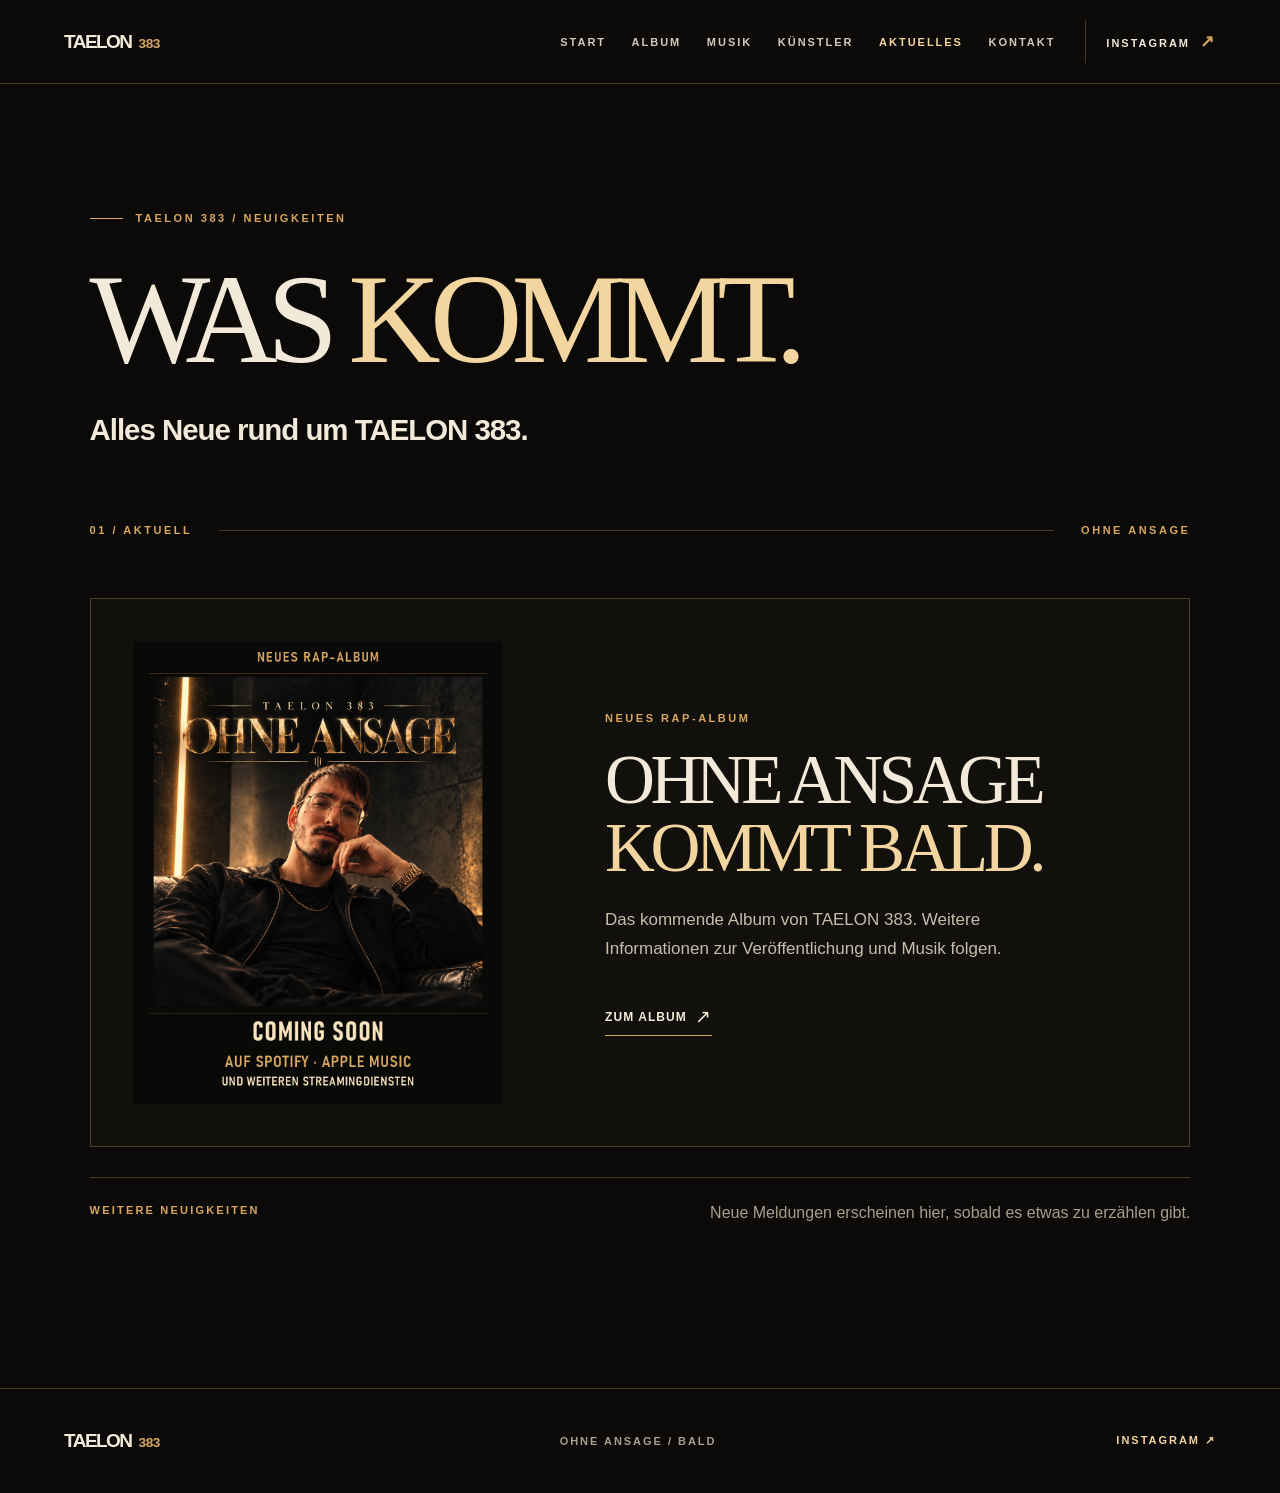
==== aktuelles.html @ e6174b06 "init" ====
<!doctype html>
<html lang="de">
  <head>
    <meta charset="utf-8">
    <meta name="viewport" content="width=device-width, initial-scale=1">
    <meta name="theme-color" content="#0b0a09">
    <meta name="description" content="Aktuelles von TAELON 383. Neuigkeiten zum kommenden Rap-Album OHNE ANSAGE und künftigen Veröffentlichungen.">
    <title>Aktuelles | TAELON 383</title>
    <link rel="icon" type="image/jpeg" href="assets/taelon-portrait.jpg">
    <link rel="stylesheet" href="styles.css">
  </head>
  <body>
    <a class="skip-link" href="#inhalt">Zum Inhalt springen</a>
    <header class="site-header">
      <a class="wordmark" href="index.html" aria-label="TAELON 383 – Startseite">TAELON<span>383</span></a>
      <nav class="main-nav" aria-label="Hauptnavigation">
        <a href="index.html">Start</a>
        <a href="album.html">Album</a>
        <a href="musik.html">Musik</a>
        <a href="kuenstler.html">Künstler</a>
        <a href="aktuelles.html" aria-current="page">Aktuelles</a>
        <a href="kontakt.html">Kontakt</a>
      </nav>
      <a class="header-social" href="https://www.instagram.com/taelon_383/" target="_blank" rel="noopener noreferrer" aria-label="TAELON 383 auf Instagram (öffnet neuen Tab)">Instagram <span aria-hidden="true">↗</span></a>
    </header>

    <main id="inhalt">
      <section class="listing-intro section-wrap" aria-labelledby="news-title">
        <p class="eyebrow"><span class="eyebrow-line"></span> TAELON 383 / NEUIGKEITEN</p>
        <h1 id="news-title" class="page-title">WAS <em>KOMMT.</em></h1>
        <p class="page-lead">Alles Neue rund um TAELON 383.</p>
      </section>

      <section class="release-list section-wrap" aria-labelledby="current-title">
        <div class="section-heading"><span class="section-number">01 / AKTUELL</span><span class="section-rule"></span><span class="section-number">OHNE ANSAGE</span></div>
        <article class="news-card">
          <div class="news-card-image"><img src="assets/ohne-ansage-teaser.jpg" alt="Offizieller Teaser für das kommende Rap-Album OHNE ANSAGE" width="1080" height="1350"></div>
          <div class="news-card-copy">
            <span class="kicker">NEUES RAP-ALBUM</span>
            <h2 id="current-title">OHNE ANSAGE<br><em>KOMMT BALD.</em></h2>
            <p>Das kommende Album von TAELON 383. Weitere Informationen zur Veröffentlichung und Musik folgen.</p>
            <a class="text-link" href="album.html">Zum Album <span aria-hidden="true">↗</span></a>
          </div>
        </article>
        <div class="future-note"><span>WEITERE NEUIGKEITEN</span><p>Neue Meldungen erscheinen hier, sobald es etwas zu erzählen gibt.</p></div>
      </section>
    </main>
    <footer class="site-footer">
      <a class="wordmark" href="index.html" aria-label="TAELON 383 – Startseite">TAELON<span>383</span></a>
      <span>OHNE ANSAGE / BALD</span>
      <a href="https://www.instagram.com/taelon_383/" target="_blank" rel="noopener noreferrer">INSTAGRAM ↗</a>
    </footer>
  </body>
</html>
---- styles.css ----
:root {
  color-scheme: dark;
  --bg: #0b0a09;
  --surface: #12100d;
  --surface-2: #1a1510;
  --text: #f3e9d9;
  --muted: #a99d8c;
  --gold: #d7a760;
  --gold-light: #f3d5a0;
  --line: rgba(215, 167, 96, .3);
}

*, *::before, *::after { box-sizing: border-box; }
html { scroll-behavior: smooth; }
body { margin: 0; background: var(--bg); color: var(--text); font-family: Arial, Helvetica, sans-serif; }
img { display: block; max-width: 100%; height: auto; }
a { color: inherit; text-decoration: none; }
button, a { -webkit-tap-highlight-color: transparent; }
::selection { color: var(--bg); background: var(--gold-light); }
:focus-visible { outline: 2px solid var(--gold-light); outline-offset: 5px; }
section { scroll-margin-top: 92px; }

.skip-link { position: absolute; z-index: 20; top: -100px; left: 16px; padding: 12px 18px; background: var(--gold-light); color: var(--bg); }
.skip-link:focus { top: 12px; }
.site-header { min-height: 84px; display: flex; align-items: center; justify-content: space-between; gap: 30px; padding: 0 clamp(22px, 5vw, 80px); border-bottom: 1px solid var(--line); }
.wordmark { display: inline-flex; gap: 7px; align-items: baseline; flex-shrink: 0; font-size: 19px; font-weight: 900; letter-spacing: -.08em; }
.wordmark span { color: var(--gold); letter-spacing: -.04em; font-size: .72em; }
.main-nav { display: flex; gap: clamp(13px, 2vw, 33px); margin-left: auto; }
.main-nav a, .header-social, .site-footer { font-size: 11px; font-weight: 800; letter-spacing: .18em; text-transform: uppercase; }
.main-nav a { color: #d4c8b9; transition: color .2s; }
.main-nav a:hover, .site-footer a:hover { color: var(--gold-light); }
.main-nav a[aria-current="page"] { color: var(--gold-light); }
.header-social { padding: 11px 0 11px 20px; border-left: 1px solid var(--line); white-space: nowrap; }
.header-social span { color: var(--gold); margin-left: 5px; font-size: 17px; }

.hero { min-height: min(760px, calc(100svh - 84px)); max-width: 1700px; margin: 0 auto; display: grid; grid-template-columns: minmax(0, 1fr) minmax(0, .95fr); align-items: center; gap: clamp(34px, 5vw, 95px); padding: clamp(52px, 7vw, 115px) clamp(22px, 7vw, 120px); position: relative; }
.hero::before { content: ""; position: absolute; inset: 0 40% 0 0; background: radial-gradient(ellipse at 28% 56%, rgba(110, 64, 20, .13), transparent 57%); pointer-events: none; }
.hero-copy { position: relative; z-index: 1; }
.eyebrow, .kicker, .section-number, .release-label, .platforms-label, .hero-status, .art-index { color: var(--gold); font-size: 11px; font-weight: 800; letter-spacing: .23em; text-transform: uppercase; }
.eyebrow { display: flex; align-items: center; gap: 13px; margin: 0 0 37px; white-space: nowrap; }
.eyebrow-line { width: 33px; height: 1px; background: var(--gold); }
.eyebrow-separator { color: #66513a; }
.hero h1, .closing h2 { margin: 0; font-family: Georgia, 'Times New Roman', serif; font-weight: 400; font-size: clamp(68px, 8.2vw, 144px); line-height: .91; letter-spacing: -.085em; }
.hero h1 em, .closing h2 em { font-style: normal; color: var(--gold-light); }
.hero-lead { margin: 37px 0 38px; font-size: clamp(18px, 2.1vw, 27px); line-height: 1.38; font-weight: 600; letter-spacing: -.035em; }
.hero-actions { display: flex; align-items: center; flex-wrap: wrap; gap: 29px; }
.button { min-height: 57px; display: inline-flex; align-items: center; justify-content: center; gap: 38px; padding: 0 22px; font-size: 12px; font-weight: 900; letter-spacing: .11em; text-transform: uppercase; transition: transform .2s, background-color .2s; }
.button:hover { transform: translateY(-3px); }
.button-primary { color: #171008; background: var(--gold-light); }
.button-primary:hover { background: #fff0d2; }
.button span, .text-link span { font-size: 19px; font-weight: 400; }
.text-link { display: inline-flex; align-items: center; gap: 8px; padding: 7px 0; border-bottom: 1px solid var(--gold); font-size: 12px; font-weight: 800; letter-spacing: .09em; text-transform: uppercase; transition: color .2s; }
.text-link:hover { color: var(--gold-light); }
.hero-status { margin: 69px 0 0; color: var(--muted); display: flex; align-items: center; gap: 10px; }
.status-dot { width: 7px; height: 7px; border-radius: 50%; background: var(--gold); box-shadow: 0 0 16px rgba(215, 167, 96, .7); }
.hero-art { position: relative; width: 100%; max-width: 660px; justify-self: end; }
.cover-frame { position: relative; border: 1px solid rgba(243, 213, 160, .3); padding: 12px; background: #15110d; box-shadow: 0 30px 90px rgba(0, 0, 0, .55), 0 0 75px rgba(174, 103, 35, .1); }
.cover-frame::after { content: ""; position: absolute; z-index: -1; inset: 20px -20px -20px 20px; border: 1px solid var(--line); }
.cover-frame img { width: 100%; aspect-ratio: 1; object-fit: cover; }
.art-index { position: absolute; right: 0; bottom: -39px; color: var(--muted); }

.ticker { min-height: 74px; display: flex; align-items: center; justify-content: space-evenly; gap: 24px; overflow: hidden; padding: 14px 22px; border-top: 1px solid var(--line); border-bottom: 1px solid var(--line); background: #100e0b; color: #d2b481; font-family: Georgia, 'Times New Roman', serif; font-size: clamp(13px, 1.6vw, 20px); letter-spacing: .12em; white-space: nowrap; }
.ticker-star { color: #886032; font-size: 14px; }
.section-wrap { max-width: 1600px; margin: 0 auto; padding-left: clamp(22px, 7vw, 120px); padding-right: clamp(22px, 7vw, 120px); }
.album { padding-top: clamp(90px, 10vw, 155px); padding-bottom: clamp(100px, 11vw, 170px); }
.section-heading { display: flex; align-items: center; gap: 27px; margin-bottom: 62px; }
.section-rule { height: 1px; flex: 1; background: var(--line); }
.album-grid { display: grid; grid-template-columns: minmax(0, .84fr) minmax(0, 1fr); align-items: center; gap: clamp(55px, 10vw, 155px); }
.album-poster { position: relative; width: min(100%, 490px); margin-left: clamp(0px, 3vw, 45px); }
.album-poster::before { content: ""; position: absolute; inset: -18px 18px 18px -18px; border: 1px solid var(--line); pointer-events: none; }
.album-poster img { position: relative; width: 100%; height: auto; box-shadow: 0 26px 64px rgba(0,0,0,.35); }
.kicker { margin: 0 0 24px; }
.album-copy h2 { margin: 0 0 31px; font-family: Georgia, 'Times New Roman', serif; font-size: clamp(44px, 5vw, 78px); font-weight: 400; line-height: 1.04; letter-spacing: -.055em; }
.album-copy h2 span { color: var(--gold-light); }
.album-copy > p:not(.kicker), .artist-copy > p:not(.kicker):not(.artist-line), .closing > p { max-width: 520px; color: #c8bcab; font-size: 17px; line-height: 1.75; }
.release-panel { max-width: 530px; display: flex; justify-content: space-between; align-items: center; gap: 20px; margin: 40px 0 35px; padding: 24px 0; border-top: 1px solid var(--line); border-bottom: 1px solid var(--line); }
.release-panel strong { font-family: Georgia, 'Times New Roman', serif; font-size: 24px; font-weight: 400; letter-spacing: .05em; white-space: nowrap; }
.platforms { max-width: 530px; display: flex; flex-wrap: wrap; align-items: center; gap: 5px 9px; color: #d4c6b5; font-size: 13px; }
.platforms-label { width: 100%; margin-bottom: 9px; }
.platform-dot { color: var(--gold); }
.section-link { margin-top: 38px; }

.artist { display: grid; grid-template-columns: 1fr 1fr; min-height: 650px; background: var(--surface-2); border-top: 1px solid var(--line); border-bottom: 1px solid var(--line); }
.artist-image { min-height: 620px; overflow: hidden; position: relative; }
.artist-image::after { content: ""; position: absolute; inset: 0; background: linear-gradient(90deg, transparent 65%, rgba(26,21,16,.25)); }
.artist-image img { width: 100%; height: 100%; object-fit: cover; object-position: center 40%; }
.artist-copy { display: flex; flex-direction: column; align-items: flex-start; justify-content: center; padding: clamp(55px, 8vw, 120px); }
.artist-copy .section-number { margin-bottom: clamp(65px, 8vw, 120px); }
.artist-copy h2 { margin: 0; font-size: clamp(47px, 5.7vw, 91px); font-weight: 900; line-height: .97; letter-spacing: -.07em; }
.artist-line { margin: 5px 0 30px; color: var(--gold); font-size: clamp(25px, 3vw, 43px); font-weight: 900; letter-spacing: -.045em; }
.artist-copy > p:not(.kicker):not(.artist-line) { margin-bottom: 32px; }

.closing { min-height: 580px; display: flex; flex-direction: column; align-items: flex-start; justify-content: center; padding-top: 95px; padding-bottom: 105px; background: linear-gradient(90deg, rgba(11,10,9,.96), rgba(11,10,9,.8) 57%, rgba(11,10,9,.64)), url('assets/clubnacht.png') center / cover; }
.closing .section-number { margin-bottom: 32px; }
.closing h2 { font-size: clamp(60px, 8vw, 126px); }
.closing > p { margin: 28px 0 36px; }
.site-footer { min-height: 105px; display: flex; align-items: center; justify-content: space-between; gap: 20px; padding: 25px clamp(22px, 5vw, 80px); border-top: 1px solid var(--line); color: var(--muted); }
.site-footer .wordmark { color: var(--text); }
.site-footer a:last-child { color: var(--gold-light); }
.visually-hidden { position: absolute; width: 1px; height: 1px; padding: 0; margin: -1px; overflow: hidden; clip: rect(0, 0, 0, 0); white-space: nowrap; border: 0; }

/* Interior pages */
.page-intro { padding-top: clamp(70px, 8vw, 120px); padding-bottom: clamp(90px, 10vw, 150px); }
.page-intro .eyebrow { margin-bottom: 55px; }
.page-intro-grid { display: grid; grid-template-columns: 1fr minmax(0, .85fr); align-items: center; gap: clamp(60px, 9vw, 145px); }
.page-title { margin: 0; font-family: Georgia, 'Times New Roman', serif; font-weight: 400; font-size: clamp(76px, 8vw, 142px); line-height: .92; letter-spacing: -.085em; }
.page-title em, .section-title em, .profile-intro h1 em { color: var(--gold-light); font-style: normal; }
.page-lead { margin: 32px 0 0; font-size: clamp(21px, 2.3vw, 31px); font-weight: 700; line-height: 1.3; letter-spacing: -.035em; }
.page-description { max-width: 480px; margin: 24px 0 35px; color: #c8bcab; font-size: 16px; line-height: 1.7; }
.page-cover { padding: 12px; border: 1px solid var(--line); background: var(--surface); box-shadow: 0 35px 100px rgba(0,0,0,.35); }
.page-cover img { width: 100%; }
.detail-band { display: grid; grid-template-columns: repeat(3, 1fr); border-top: 1px solid var(--line); border-bottom: 1px solid var(--line); background: #130f0b; }
.detail-band div { display: flex; flex-direction: column; gap: 11px; min-height: 132px; justify-content: center; padding: 25px clamp(25px, 5vw, 80px); }
.detail-band div + div { border-left: 1px solid var(--line); }
.detail-band span, .detail-band strong { font-size: 11px; letter-spacing: .2em; }
.detail-band span { color: var(--gold); }
.detail-band strong { font-size: clamp(14px, 1.5vw, 19px); }
.story-section { padding-top: clamp(90px, 10vw, 155px); padding-bottom: clamp(90px, 10vw, 155px); }
.story-grid { display: grid; grid-template-columns: 1fr .9fr; align-items: center; gap: clamp(50px, 8vw, 125px); }
.story-grid .section-title { margin-bottom: 30px; }
.story-grid p:not(.kicker) { max-width: 530px; color: #c8bcab; font-size: 17px; line-height: 1.75; }
.story-grid img { width: 100%; height: auto; aspect-ratio: 3 / 2; object-fit: cover; object-position: center; border: 1px solid var(--line); }
.track-section { padding-top: clamp(90px, 10vw, 155px); padding-bottom: clamp(90px, 10vw, 155px); }
.track-section { border-top: 1px solid var(--line); }
.track-grid { display: grid; grid-template-columns: 1fr .78fr; gap: 65px; align-items: end; }
.section-title { margin: 0; font-family: Georgia, 'Times New Roman', serif; font-size: clamp(58px, 6.5vw, 100px); font-weight: 400; line-height: .98; letter-spacing: -.065em; }
.track-state { min-height: 310px; display: flex; flex-direction: column; align-items: flex-start; justify-content: space-between; padding: 30px; border: 1px solid var(--line); background: linear-gradient(140deg, #1b150e, #100e0c); }
.track-state-index, .track-state > span:last-child { color: var(--gold); font-size: 11px; font-weight: 800; letter-spacing: .18em; }
.track-state p { max-width: 390px; margin: 0; font-size: clamp(19px, 2vw, 28px); line-height: 1.4; }
.track-state-rule { width: 100%; height: 1px; background: var(--line); }
.stream-section { padding-top: 105px; padding-bottom: 125px; border-top: 1px solid var(--line); }
.stream-section .section-title { margin: 26px 0 20px; }
.stream-section > p { max-width: 590px; color: #c8bcab; line-height: 1.7; font-size: 17px; }
.stream-list { display: flex; flex-wrap: wrap; gap: 12px; margin: 34px 0; }
.stream-list span { padding: 17px 23px; border: 1px solid var(--line); color: var(--gold-light); font-size: 11px; font-weight: 800; letter-spacing: .13em; }
.listing-intro { padding-top: clamp(90px, 10vw, 155px); padding-bottom: 75px; }
.listing-intro .page-title { font-size: clamp(70px, 10vw, 160px); }
.release-list { padding-bottom: 140px; }
.release-card { display: grid; grid-template-columns: minmax(0, 430px) 1fr; align-items: center; gap: clamp(45px, 8vw, 120px); padding: 42px; background: #15110d; border: 1px solid var(--line); }
.release-art { overflow: hidden; }
.release-art img { width: 100%; transition: transform .3s; }
.release-art:hover img { transform: scale(1.03); }
.release-info h3 { margin: 19px 0 8px; font-family: Georgia, 'Times New Roman', serif; font-size: clamp(49px, 6.5vw, 100px); font-weight: 400; line-height: .95; letter-spacing: -.07em; }
.release-info > p { margin: 0 0 40px; color: var(--muted); font-size: 13px; font-weight: 800; letter-spacing: .18em; }
.release-status { display: flex; align-items: center; gap: 10px; margin-bottom: 45px; color: var(--gold-light); font-size: 12px; font-weight: 800; letter-spacing: .15em; }
.future-note { display: flex; justify-content: space-between; gap: 30px; margin-top: 30px; padding: 26px 0; border-top: 1px solid var(--line); color: var(--muted); }
.future-note span { color: var(--gold); font-size: 11px; font-weight: 800; letter-spacing: .2em; }
.future-note p { margin: 0; }
.news-card { display: grid; grid-template-columns: minmax(0, 370px) 1fr; gap: clamp(50px, 8vw, 120px); align-items: center; padding: 42px; border: 1px solid var(--line); background: var(--surface); }
.news-card-image { max-height: 510px; overflow: hidden; }
.news-card-image img { width: 100%; height: auto; }
.news-card-copy h2 { margin: 20px 0 24px; font-family: Georgia, 'Times New Roman', serif; font-size: clamp(52px, 5.4vw, 86px); font-weight: 400; line-height: .98; letter-spacing: -.065em; }
.news-card-copy h2 em { color: var(--gold-light); font-style: normal; }
.news-card-copy p { max-width: 460px; margin-bottom: 35px; color: #c8bcab; font-size: 17px; line-height: 1.7; }
.contact-hero { min-height: min(720px, calc(100svh - 84px)); display: flex; flex-direction: column; align-items: flex-start; justify-content: center; padding-top: 95px; padding-bottom: 105px; background: radial-gradient(ellipse at 85% 15%, rgba(141, 81, 25, .18), transparent 50%); }
.contact-hero .eyebrow { margin-bottom: 55px; }
.contact-hero .page-title { font-size: clamp(72px, 8.6vw, 136px); }
.contact-hero .page-lead { margin-bottom: 37px; }
.contact-details { padding-top: 110px; padding-bottom: 150px; border-top: 1px solid var(--line); }
.contact-grid { display: grid; grid-template-columns: 1fr .85fr; gap: clamp(50px, 8vw, 130px); }
.contact-grid p { max-width: 530px; margin: 0 0 22px; color: #c8bcab; font-size: 18px; line-height: 1.75; }
.contact-grid .text-link { margin-top: 18px; }
.profile-hero { display: grid; grid-template-columns: minmax(0, 1fr) minmax(0, 1fr); min-height: min(800px, calc(100svh - 84px)); }
.profile-photo { overflow: hidden; }
.profile-photo img { width: 100%; height: 100%; object-fit: cover; }
.profile-intro { display: flex; flex-direction: column; align-items: flex-start; justify-content: center; padding: clamp(45px, 8vw, 120px); background: radial-gradient(ellipse at top right, rgba(139, 80, 28, .13), transparent 50%), var(--surface); }
.profile-intro .eyebrow { margin-bottom: 55px; }
.profile-intro h1 { margin: 0; font-family: Georgia, 'Times New Roman', serif; font-size: clamp(83px, 9vw, 155px); font-weight: 400; line-height: .9; letter-spacing: -.08em; }
.profile-statement { margin: 45px 0 35px; font-size: clamp(20px, 2vw, 28px); font-weight: 900; line-height: 1.2; letter-spacing: -.035em; }
.profile-statement span { color: var(--gold); }
.bio-section { padding-top: 125px; padding-bottom: 150px; }
.bio-grid { display: grid; grid-template-columns: 1fr .85fr; gap: clamp(50px, 8vw, 130px); }
.bio-grid p { max-width: 530px; margin: 0 0 21px; color: #c8bcab; font-size: 18px; line-height: 1.75; }
.bio-grid .text-link { margin-top: 20px; }

@media (max-width: 1050px) {
  .hero { min-height: auto; }
  .hero h1 { font-size: clamp(62px, 8vw, 100px); }
  .album-grid { gap: 55px; }
  .artist-image { min-height: 560px; }
  .artist-copy { padding: 65px 50px; }
}

@media (max-width: 860px) {
  .site-header { min-height: 70px; gap: 12px; flex-wrap: wrap; padding-top: 16px; padding-bottom: 13px; }
  .main-nav { display: grid; grid-template-columns: repeat(3, 1fr); order: 3; width: 100%; gap: 14px 8px; margin-left: 0; padding-top: 15px; border-top: 1px solid var(--line); }
  .header-social { margin-left: auto; }
  .hero { display: flex; flex-direction: column; align-items: stretch; gap: 45px; padding: 64px 22px 85px; }
  .hero h1 { font-size: clamp(64px, 13vw, 100px); }
  .hero-lead { margin: 25px 0 28px; }
  .hero-status { margin-top: 43px; }
  .hero-art { align-self: center; max-width: 550px; }
  .ticker { justify-content: flex-start; }
  .album { padding-top: 85px; padding-bottom: 105px; }
  .section-heading { margin-bottom: 55px; }
  .album-grid { display: flex; flex-direction: column; align-items: stretch; gap: 67px; }
  .album-poster { width: min(80%, 440px); margin: 0 auto; }
  .album-copy h2 { font-size: clamp(46px, 9vw, 68px); }
  .artist { display: flex; flex-direction: column; }
  .artist-image { min-height: 0; height: min(92vw, 580px); }
  .artist-copy { padding: 72px 22px 90px; }
  .artist-copy .section-number { margin-bottom: 65px; }
  .closing { min-height: 520px; }
  .site-footer { flex-wrap: wrap; }
  .site-footer span { order: 3; width: 100%; }
  .page-intro { padding-top: 75px; }
  .page-intro-grid, .track-grid, .bio-grid { grid-template-columns: 1fr; }
  .story-grid, .contact-grid { grid-template-columns: 1fr; }
  .page-intro-grid { gap: 60px; }
  .page-title { font-size: clamp(70px, 14vw, 110px); }
  .page-cover { max-width: 550px; }
  .detail-band { grid-template-columns: 1fr; }
  .detail-band div { min-height: 88px; }
  .detail-band div + div { border-left: 0; border-top: 1px solid var(--line); }
  .track-grid { gap: 50px; }
  .story-grid { gap: 42px; }
  .stream-section { padding-top: 85px; padding-bottom: 100px; }
  .release-card { grid-template-columns: 1fr; padding: 22px; gap: 35px; }
  .release-art { max-width: 500px; }
  .release-info { padding: 0 4px 20px; }
  .release-info h3 { font-size: clamp(54px, 11vw, 85px); }
  .future-note { flex-direction: column; gap: 12px; }
  .news-card { grid-template-columns: 1fr; padding: 22px; gap: 32px; }
  .news-card-image { max-width: 400px; max-height: none; }
  .news-card-copy { padding: 0 4px 20px; }
  .contact-hero { min-height: 620px; padding-top: 90px; padding-bottom: 100px; }
  .contact-hero .page-title { font-size: clamp(65px, 13vw, 98px); }
  .contact-details { padding-top: 85px; padding-bottom: 105px; }
  .contact-grid { gap: 40px; }
  .profile-hero { grid-template-columns: 1fr; }
  .profile-photo { height: min(100vw, 600px); }
  .profile-intro { padding: 75px 22px 90px; }
  .profile-intro h1 { font-size: clamp(85px, 17vw, 125px); }
  .bio-section { padding-top: 90px; padding-bottom: 105px; }
  .bio-grid { gap: 40px; }
}

@media (max-width: 430px) {
  .wordmark { font-size: 17px; }
  .header-social { font-size: 10px; padding-left: 12px; }
  .eyebrow { gap: 8px; font-size: 9px; letter-spacing: .15em; }
  .eyebrow-line { width: 18px; }
  .hero h1 { font-size: clamp(48px, 11.5vw, 72px); }
  .hero-actions { align-items: flex-start; flex-direction: column; gap: 20px; }
  .album-poster { width: 88%; }
  .release-panel strong { font-size: 20px; }
  .section-heading .section-number { font-size: 9px; }
  .closing h2 { font-size: clamp(52px, 12vw, 70px); }
  .profile-intro h1 { font-size: clamp(62px, 16vw, 78px); }
  .contact-hero .page-title { font-size: clamp(56px, 11.5vw, 78px); }
}

@media (prefers-reduced-motion: reduce) {
  html { scroll-behavior: auto; }
  *, *::before, *::after { transition-duration: .01ms !important; animation-duration: .01ms !important; }
}
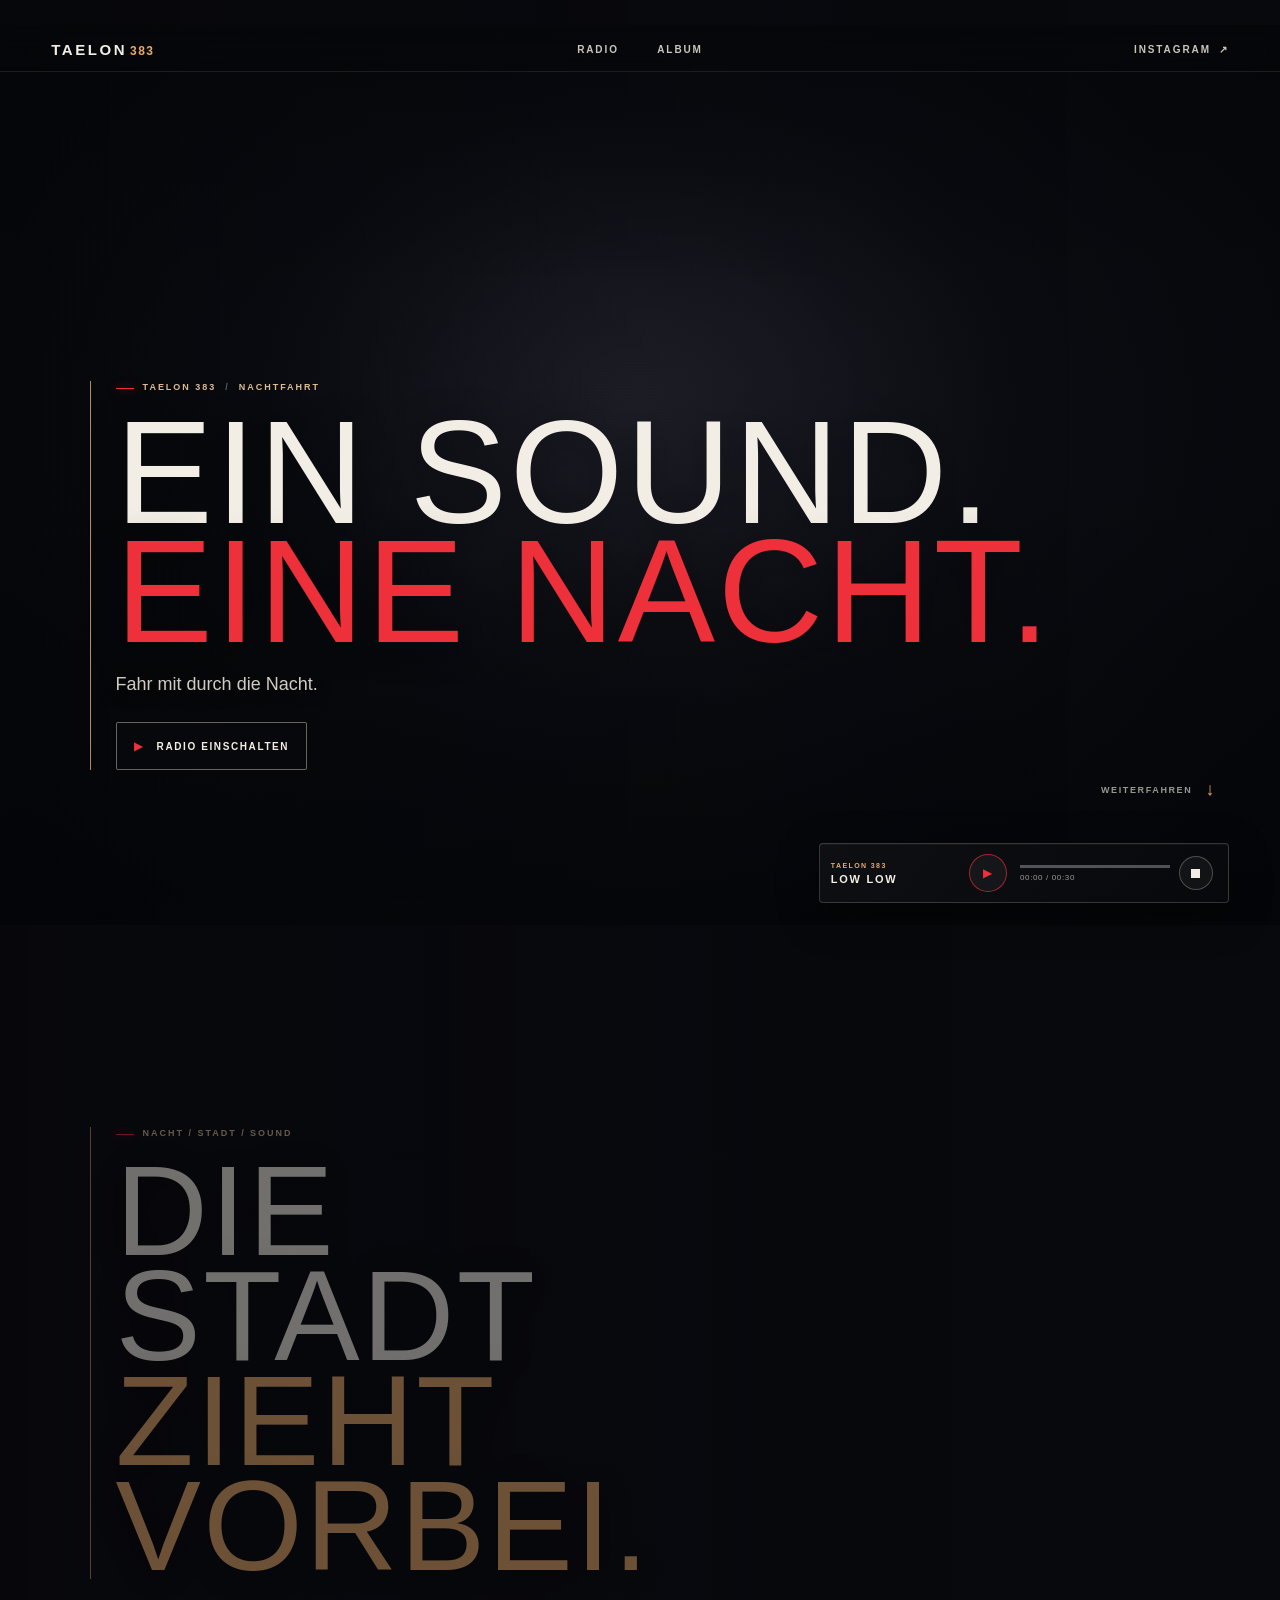
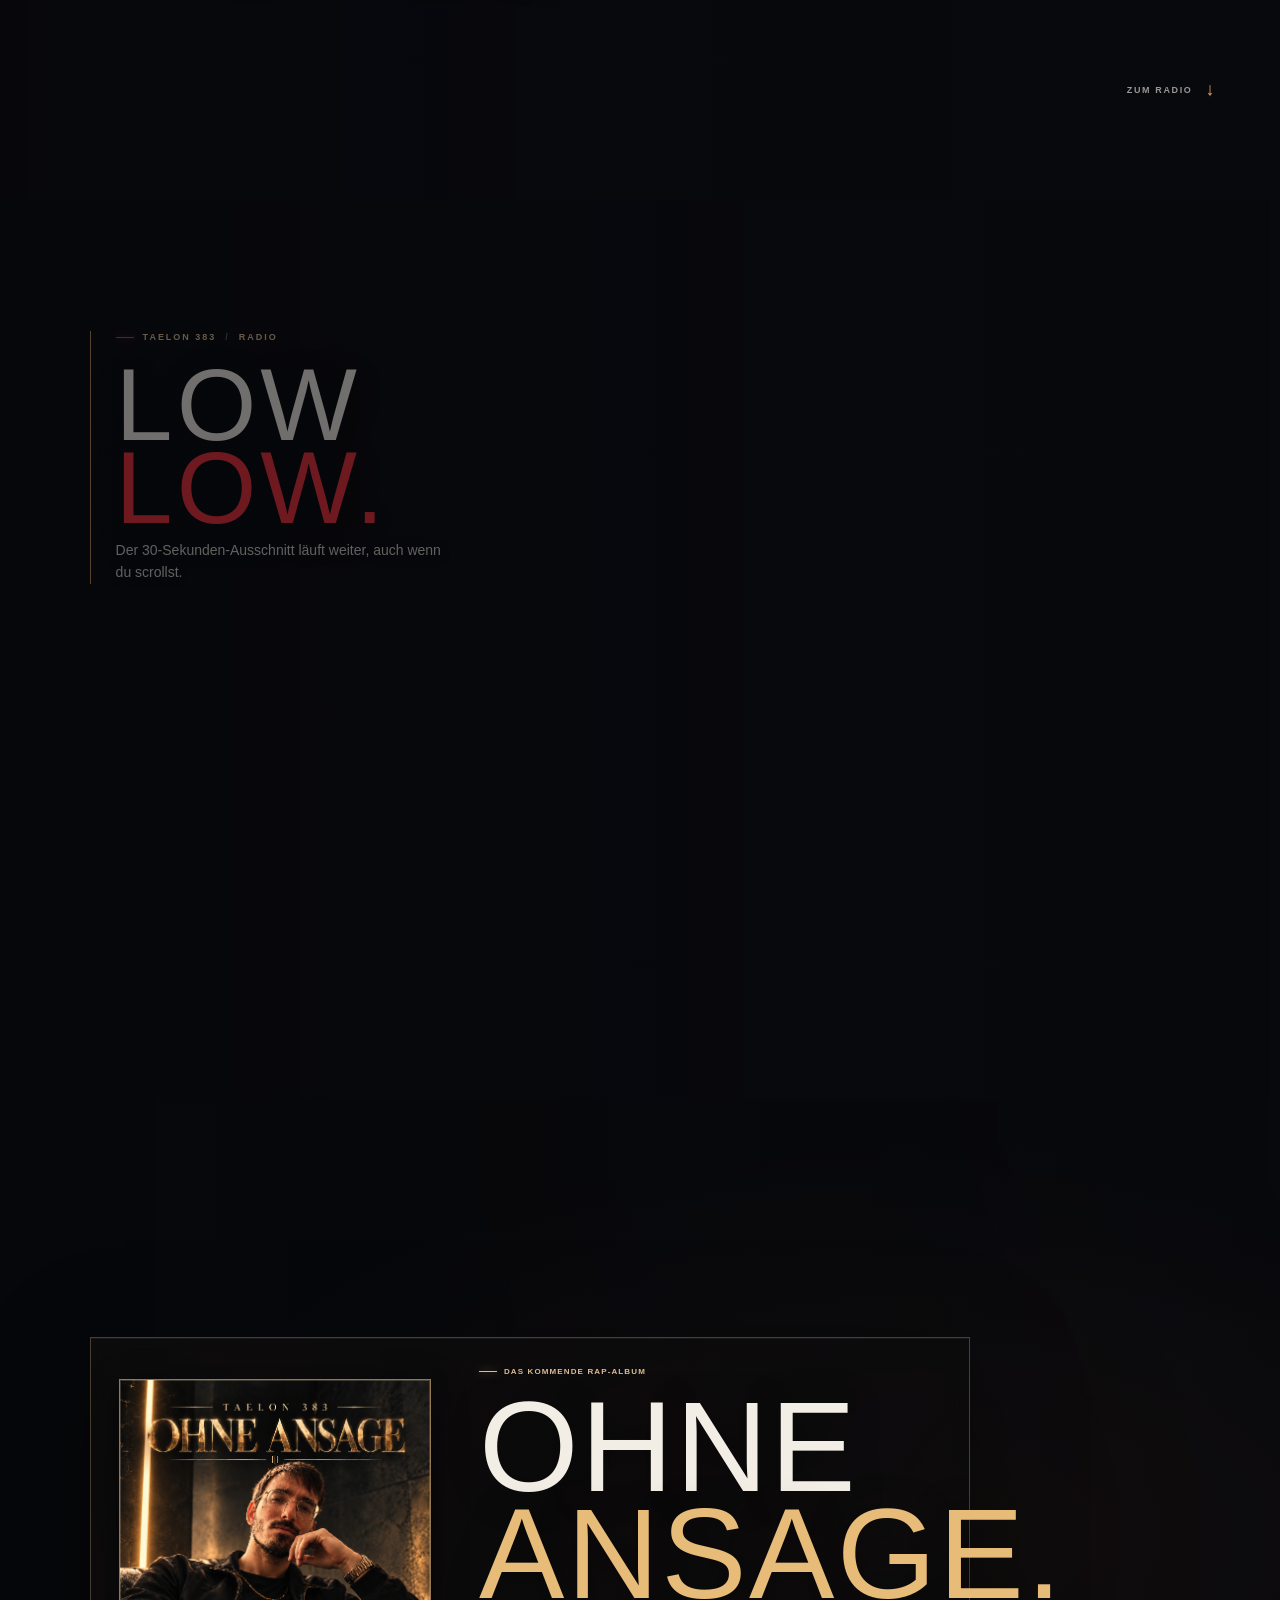
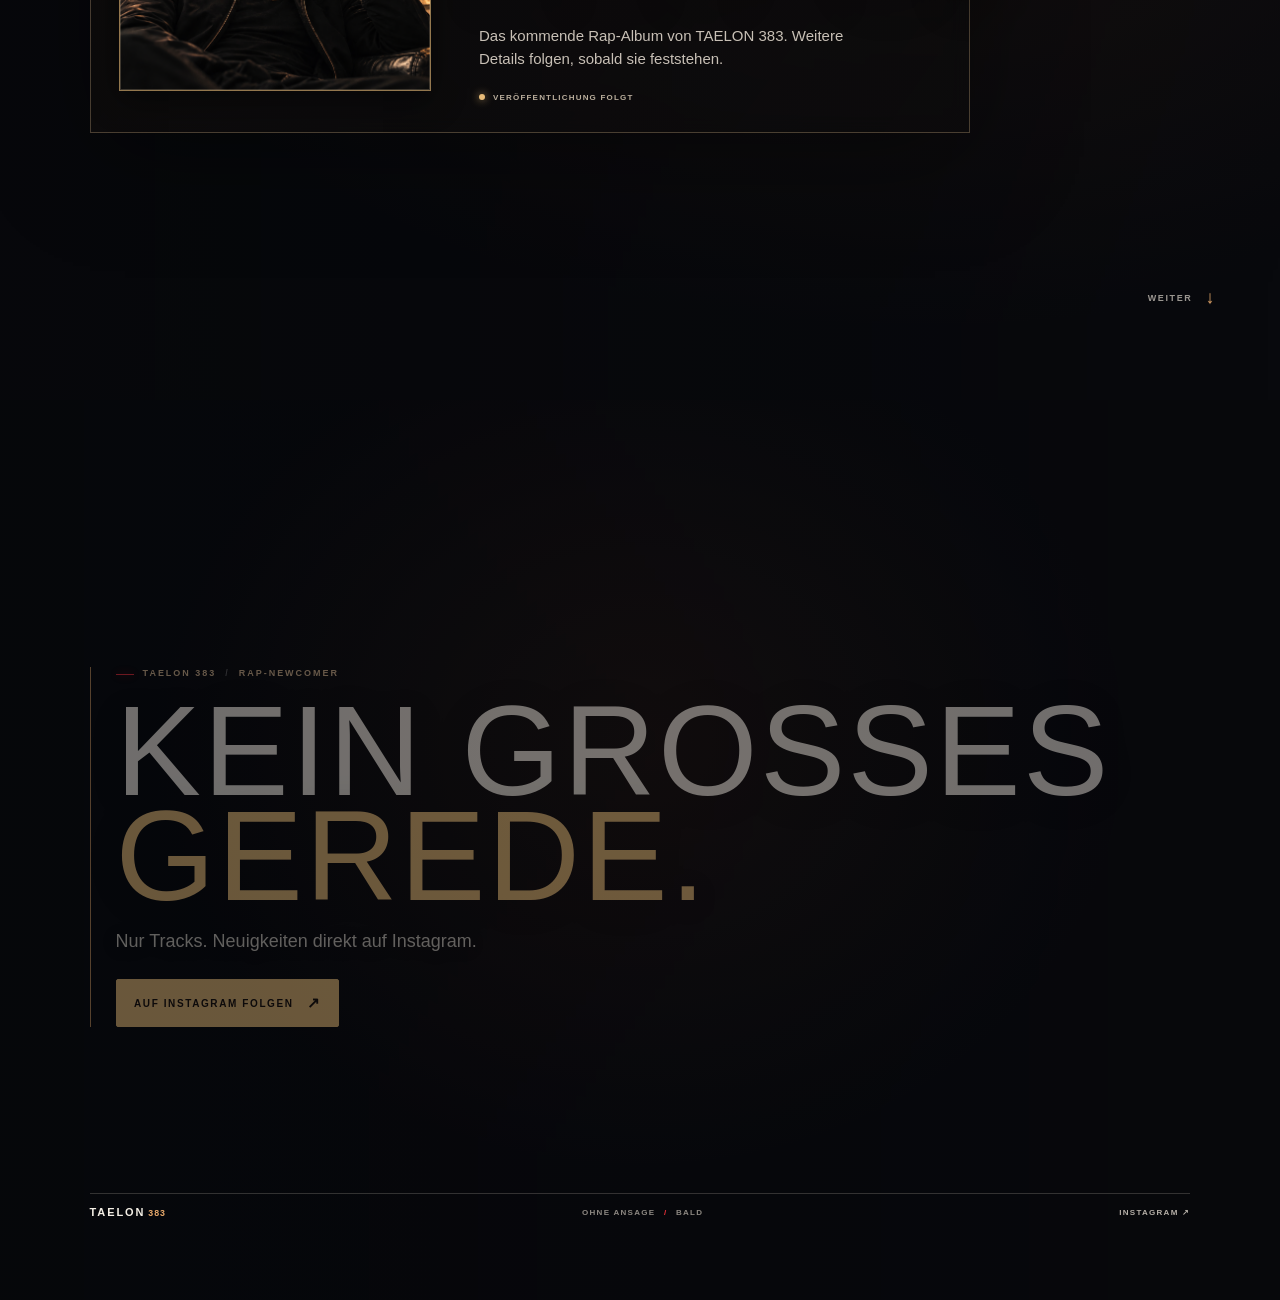
==== commit 72016176: "Publish cinematic TAELON 383 scroll experience" ====
--- a/aktuelles.html
+++ b/aktuelles.html
@@ -3,52 +3,9 @@
   <head>
     <meta charset="utf-8">
     <meta name="viewport" content="width=device-width, initial-scale=1">
-    <meta name="theme-color" content="#0b0a09">
-    <meta name="description" content="Aktuelles von TAELON 383. Neuigkeiten zum kommenden Rap-Album OHNE ANSAGE und künftigen Veröffentlichungen.">
-    <title>Aktuelles | TAELON 383</title>
-    <link rel="icon" type="image/jpeg" href="assets/taelon-portrait.jpg">
-    <link rel="stylesheet" href="styles.css">
+    <meta http-equiv="refresh" content="0; url=index.html#album">
+    <link rel="canonical" href="index.html#album">
+    <title>Aktuelles — Weiter zur Nachtfahrt</title>
   </head>
-  <body>
-    <a class="skip-link" href="#inhalt">Zum Inhalt springen</a>
-    <header class="site-header">
-      <a class="wordmark" href="index.html" aria-label="TAELON 383 – Startseite">TAELON<span>383</span></a>
-      <nav class="main-nav" aria-label="Hauptnavigation">
-        <a href="index.html">Start</a>
-        <a href="album.html">Album</a>
-        <a href="musik.html">Musik</a>
-        <a href="kuenstler.html">Künstler</a>
-        <a href="aktuelles.html" aria-current="page">Aktuelles</a>
-        <a href="kontakt.html">Kontakt</a>
-      </nav>
-      <a class="header-social" href="https://www.instagram.com/taelon_383/" target="_blank" rel="noopener noreferrer" aria-label="TAELON 383 auf Instagram (öffnet neuen Tab)">Instagram <span aria-hidden="true">↗</span></a>
-    </header>
-
-    <main id="inhalt">
-      <section class="listing-intro section-wrap" aria-labelledby="news-title">
-        <p class="eyebrow"><span class="eyebrow-line"></span> TAELON 383 / NEUIGKEITEN</p>
-        <h1 id="news-title" class="page-title">WAS <em>KOMMT.</em></h1>
-        <p class="page-lead">Alles Neue rund um TAELON 383.</p>
-      </section>
-
-      <section class="release-list section-wrap" aria-labelledby="current-title">
-        <div class="section-heading"><span class="section-number">01 / AKTUELL</span><span class="section-rule"></span><span class="section-number">OHNE ANSAGE</span></div>
-        <article class="news-card">
-          <div class="news-card-image"><img src="assets/ohne-ansage-teaser.jpg" alt="Offizieller Teaser für das kommende Rap-Album OHNE ANSAGE" width="1080" height="1350"></div>
-          <div class="news-card-copy">
-            <span class="kicker">NEUES RAP-ALBUM</span>
-            <h2 id="current-title">OHNE ANSAGE<br><em>KOMMT BALD.</em></h2>
-            <p>Das kommende Album von TAELON 383. Weitere Informationen zur Veröffentlichung und Musik folgen.</p>
-            <a class="text-link" href="album.html">Zum Album <span aria-hidden="true">↗</span></a>
-          </div>
-        </article>
-        <div class="future-note"><span>WEITERE NEUIGKEITEN</span><p>Neue Meldungen erscheinen hier, sobald es etwas zu erzählen gibt.</p></div>
-      </section>
-    </main>
-    <footer class="site-footer">
-      <a class="wordmark" href="index.html" aria-label="TAELON 383 – Startseite">TAELON<span>383</span></a>
-      <span>OHNE ANSAGE / BALD</span>
-      <a href="https://www.instagram.com/taelon_383/" target="_blank" rel="noopener noreferrer">INSTAGRAM ↗</a>
-    </footer>
-  </body>
+  <body><p>Die bestätigten Album-Infos findest du in der <a href="index.html#album">TAELON 383 Nachtfahrt</a>.</p></body>
 </html>
